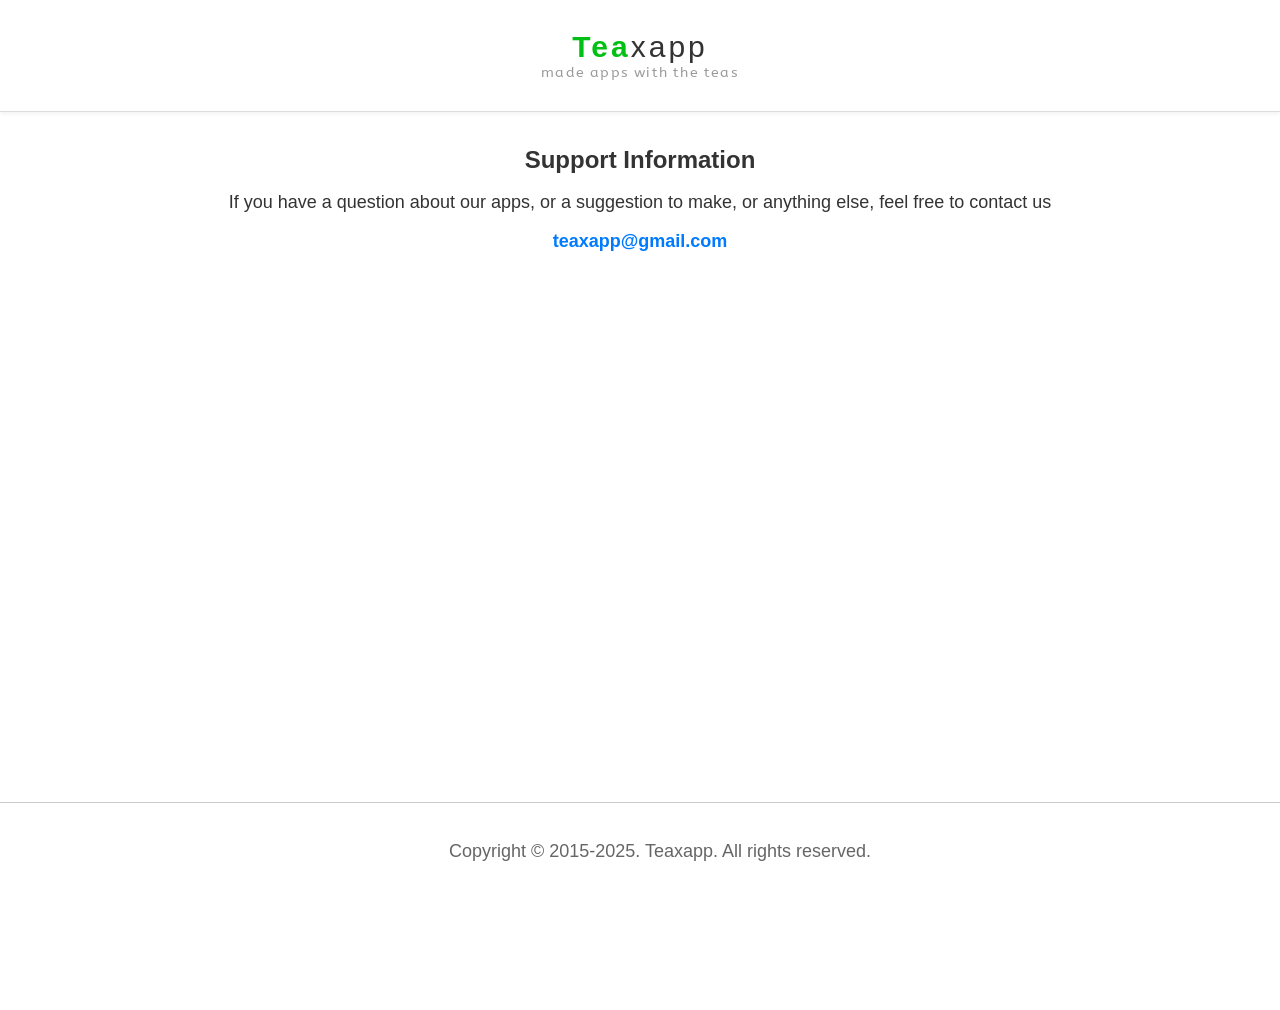
==== contact/index.html @ 9ffe4df6 "update UI" ====
<!DOCTYPE html>
<html lang="en">
<head>
    <meta charset="UTF-8">
    <meta name="viewport" content="width=device-width, initial-scale=1.0">
    <title>Support</title>
    <link rel="stylesheet" href="../styles.css">
    <script>
        function getQueryParam(param) {
            const urlParams = new URLSearchParams(window.location.search);
            return urlParams.get(param);
        }

        function getBrowserLanguage() {
            return navigator.language || navigator.userLanguage;
        }

        function setLanguage() {
            let lang = getQueryParam('lang') || getBrowserLanguage().split('-')[0];
            const supportedLanguages = ['en', 'vi', 'es', 'fr', 'de', 'zh', 'ja', 'ko', 'ru', 'pt', 'it', 'nl', 'pl', 'tr', 'sv', 'id', 'th', 'ar', 'hi'];
            if (!supportedLanguages.includes(lang)) {
                lang = 'en';
            }

            const translations = {
                'en': { title: 'Support Information', message: 'If you have a question about our apps, or a suggestion to make, or anything else, feel free to contact us', email: 'teaxapp@gmail.com', footer: '© 2025 Teaxapp. All rights reserved. | <a href="/contact">Contact</a>' },
                'vi': { title: 'Thông Tin Hỗ Trợ', message: 'Nếu bạn có câu hỏi về ứng dụng của chúng tôi, hoặc đề xuất, hoặc bất cứ điều gì khác, đừng ngần ngại liên hệ với chúng tôi', email: 'teaxapp@gmail.com', footer: '© 2025 Teaxapp. Mọi quyền được bảo lưu. | <a href="/contact">Liên hệ</a>' },
                'es': { title: 'Información de Soporte', message: 'Si tienes alguna pregunta sobre nuestras aplicaciones, una sugerencia o cualquier otra cosa, no dudes en contactarnos', email: 'teaxapp@gmail.com', footer: '© 2025 Teaxapp. Todos los derechos reservados. | <a href="/contact">Contacto</a>' },
                'fr': { title: 'Informations de Support', message: 'Si vous avez une question sur nos applications, une suggestion ou toute autre chose, n’hésitez pas à nous contacter', email: 'teaxapp@gmail.com', footer: '© 2025 Teaxapp. Tous droits réservés. | <a href="/contact">Contact</a>' },
                'de': { title: 'Support-Informationen', message: 'Wenn Sie eine Frage zu unseren Apps haben, eine Anregung machen möchten oder sonst etwas, zögern Sie nicht, uns zu kontaktieren', email: 'teaxapp@gmail.com', footer: '© 2025 Teaxapp. Alle Rechte vorbehalten. | <a href="/contact">Kontakt</a>' },
                'zh': { title: '支持信息', message: '如果您对我们的应用有任何问题、建议或其他事项，请随时联系我们', email: 'teaxapp@gmail.com', footer: '© 2025 Teaxapp. 保留所有权利。 | <a href="/contact">联系</a>' },
                'ja': { title: 'サポート情報', message: 'アプリについての質問、提案、その他何でも、お気軽にお問い合わせください', email: 'teaxapp@gmail.com', footer: '© 2025 Teaxapp. すべての権利を保有します。 | <a href="/contact">お問い合わせ</a>' },
                'ko': { title: '지원 정보', message: '앱에 대한 질문, 제안 또는 기타 사항이 있으면 언제든지 문의하세요', email: 'teaxapp@gmail.com', footer: '© 2025 Teaxapp. 모든 권리 보유. | <a href="/contact">문의하기</a>' },
                'ru': { title: 'Информация о поддержке', message: 'Если у вас есть вопрос о наших приложениях, предложение или что-то еще, не стесняйтесь связаться с нами', email: 'teaxapp@gmail.com', footer: '© 2025 Teaxapp. Все права защищены. | <a href="/contact">Связаться</a>' },
                'pt': { title: 'Informações de Suporte', message: 'Se você tem alguma dúvida sobre nossos aplicativos, uma sugestão ou qualquer outra coisa, sinta-se à vontade para entrar em contato', email: 'teaxapp@gmail.com', footer: '© 2025 Teaxapp. Todos os direitos reservados. | <a href="/contact">Contato</a>' },
                'it': { title: 'Informazioni di Supporto', message: 'Se hai una domanda sulle nostre app, un suggerimento o qualsiasi altra cosa, non esitare a contattarci', email: 'teaxapp@gmail.com', footer: '© 2025 Teaxapp. Tutti i diritti riservati. | <a href="/contact">Contatti</a>' },
                'nl': { title: 'Ondersteuningsinformatie', message: 'Als u een vraag heeft over onze apps, een suggestie of iets anders, neem dan gerust contact met ons op', email: 'teaxapp@gmail.com', footer: '© 2025 Teaxapp. Alle rechten voorbehouden. | <a href="/contact">Contact</a>' },
                'pl': { title: 'Informacje o wsparciu', message: 'Jeśli masz pytanie dotyczące naszych aplikacji, sugestię lub cokolwiek innego, skontaktuj się z nami', email: 'teaxapp@gmail.com', footer: '© 2025 Teaxapp. Wszelkie prawa zastrzeżone. | <a href="/contact">Kontakt</a>' },
                'tr': { title: 'Destek Bilgileri', message: 'Uygulamalarımız hakkında bir sorunuz, bir öneriniz veya başka bir konuda sorunuz varsa, bizimle iletişime geçmekten çekinmeyin', email: 'teaxapp@gmail.com', footer: '© 2025 Teaxapp. Tüm hakları saklıdır. | <a href="/contact">İletişim</a>' },
                'sv': { title: 'Supportinformation', message: 'Om du har en fråga om våra appar, ett förslag eller något annat, tveka inte att kontakta oss', email: 'teaxapp@gmail.com', footer: '© 2025 Teaxapp. Alla rättigheter förbehållna. | <a href="/contact">Kontakt</a>' },
                'id': { title: 'Informasi Dukungan', message: 'Jika Anda memiliki pertanyaan tentang aplikasi kami, saran, atau hal lainnya, jangan ragu untuk menghubungi kami', email: 'teaxapp@gmail.com', footer: '© 2025 Teaxapp. Semua hak dilindungi. | <a href="/contact">Kontak</a>' },
                'th': { title: 'ข้อมูลสนับสนุน', message: 'หากคุณมีคำถามเกี่ยวกับแอปของเรา ข้อเสนอแนะ หรือเรื่องอื่น ๆ โปรดติดต่อเรา', email: 'teaxapp@gmail.com', footer: '© 2025 Teaxapp. สงวนลิขสิทธิ์ทั้งหมด. | <a href="/contact">ติดต่อ</a>' },
                'ar': { title: 'معلومات الدعم', message: 'إذا كان لديك سؤال حول تطبيقاتنا أو اقتراح أو أي شيء آخر، فلا تتردد في الاتصال بنا', email: 'teaxapp@gmail.com', footer: '© 2025 Teaxapp. جميع الحقوق محفوظة. | <a href="/contact">اتصل</a>' },
                'hi': { title: 'समर्थन जानकारी', message: 'यदि आपके पास हमारे ऐप्स के बारे में कोई प्रश्न है, कोई सुझाव है, या कुछ और है, तो बेझिझक हमसे संपर्क करें', email: 'teaxapp@gmail.com', footer: '© 2025 Teaxapp. सर्वाधिकार सुरक्षित. | <a href="/contact">संपर्क करें</a>' }
            };

            document.getElementById('title').innerText = translations[lang].title;
            document.getElementById('message').innerText = translations[lang].message;
            document.getElementById('email').innerText = translations[lang].email;
            document.getElementById('email').href = 'mailto:' + translations[lang].email;
        }
    </script>
    <style>
        body {
            margin: 0;
            padding: 0;
            display: block;
            background-color: #fff;
            color: #333;
            text-align: left;
            font-family: Arial, sans-serif;
        }
        .container {
            margin-top: 110px;
            text-align: center;
            background: white;
            padding: 20px 40px;
        }
        h1 {
            font-size: 24px;
            margin-bottom: 10px;
        }
        p {
            font-size: 18px;
        }
        .container a {
            color: #007BFF;
            text-decoration: none;
            font-weight: bold;
        }
        .container. a:hover {
            text-decoration: underline;
        }
    </style>
</head>
<body onload="setLanguage()">
    <header>
        <div class="logo"> <a href="https://teaxapp.com"><span>Tea</span><strong>xapp</strong></a> </div>
        <div class="subtitle">made apps with the teas</div>
    </header>
    <div class="container">
        <h1 id="title">Support Information</h1>
        <p id="message">For support please contact:</p>
        <p><a id="email" href="mailto:teaxapp@gmail.com">teaxapp@gmail.com</a></p>
    </div>
    <footer class="footer">
        <p id="footer-text">Copyright © 2015-2025. Teaxapp. All rights reserved.</p>
    </footer>
</body>
</html>
---- styles.css ----
/* styles.css */
@font-face {
    font-family: 'ABeeZee';
    src: url('fonts/ABeeZee-Regular.ttf') format('truetype');
}
@font-face {
    font-family: 'Roboto';
    src: url('fonts/Roboto-Regular.ttf') format('truetype');
}
body {
    font-family: Arial, sans-serif;
    display: flex;
    flex-direction: column;
    align-items: center;
    justify-content: center;
    height: 100vh;
    margin: 0;
    background-color: #fff;
    color: #333;
    text-align: center;
}
header {
    width: 100%;
    padding: 30px 0;
    border-bottom: 1px solid #ddd;
    position: absolute;
    top: 0;
    text-align: center;
    box-shadow: 0 2px 4px rgba(0, 0, 0, 0.05);
}
.logo {
    font-size: 30px;
    font-family: 'Roboto', sans-serif;
    font-weight: bold;
    letter-spacing: 3px;
}
.logo span {
    color: #00C013;
}
.logo strong {
    font-weight: 300;
}
.logo a {
    text-decoration: none;
    color: inherit;
}
.subtitle {
    font-size: 14px;
    color: rgba(0, 0, 0, 0.4);
    font-family: 'ABeeZee', sans-serif;
    letter-spacing: 1.2px;
}
.content img {
    width: 100px;
    height: 100px;
}
.app-title {
    font-size: 20px;
    font-family: 'Roboto', sans-serif;
    font-weight: bold;
    letter-spacing: 2px;
    color: rgb(0, 0, 0);
    margin-top: 10px;
}
.app-subtitle {
    font-size: 16px;
    font-family: 'Roboto', sans-serif;
    font-weight: normal;
    letter-spacing: 1px;
    color: rgba(0, 0, 0, 0.45);
}
.store-container {
    margin-top: 20px;
    display: flex;
    justify-content: center;
    align-items: center;
    flex-direction: column;
}
.store-item {
    display: flex;
    flex-direction: column;
    align-items: center;
    position: relative;
}
.footer {
    width: 100%;
    padding: 20px;
    text-align: center;
    font-size: 15px;
    color: #666;
    position: fixed;
    bottom: 0;
    left: 0;
    border-top: 1px solid #ccc;
}
@media (max-width: 600px) {
    .store-links {
        flex-direction: column;
        gap: 20px;
    }
    .footer-links {
        flex-direction: column;
        gap: 10px;
    }
}
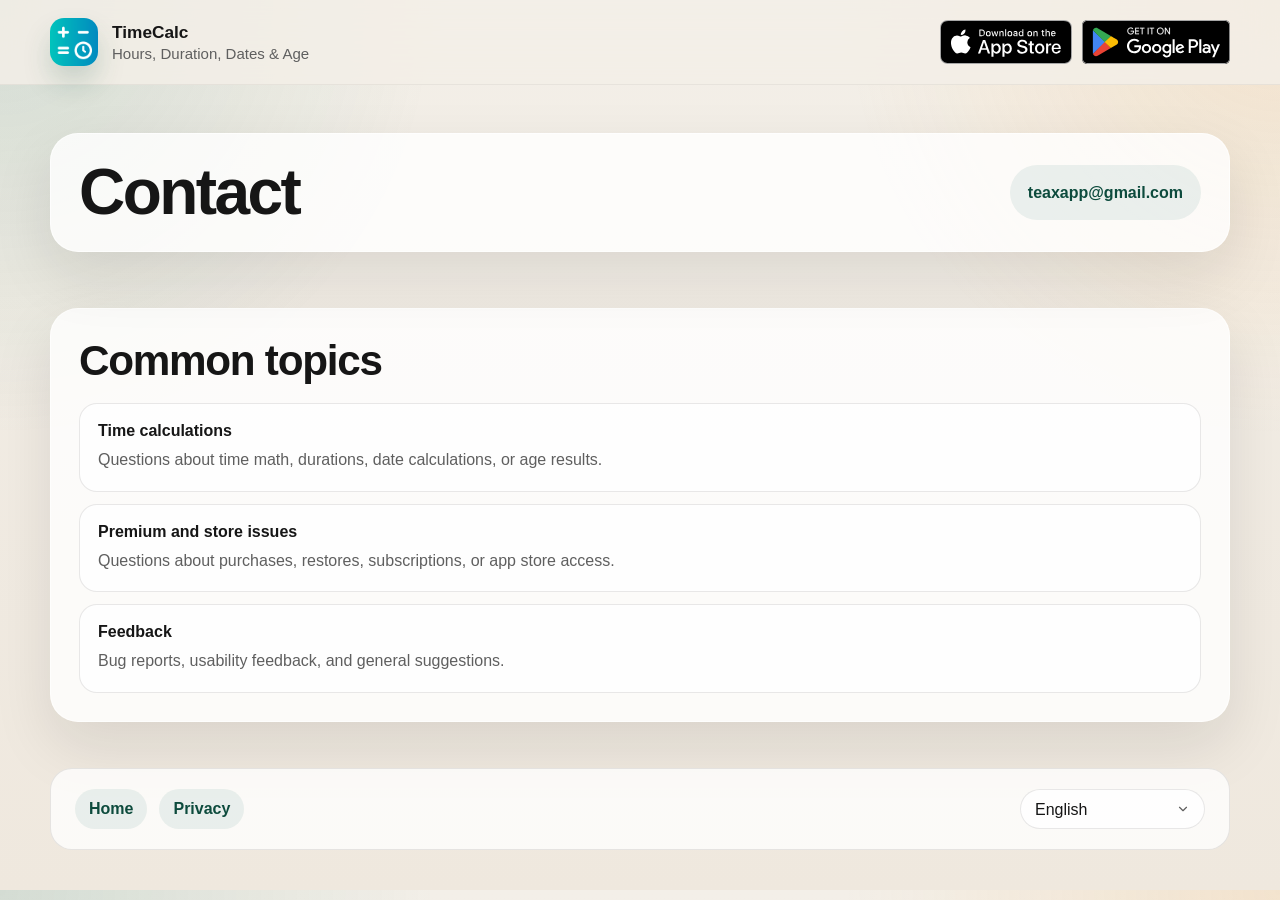
==== commit 2b185551: "đổi cấu trúc thư mục để hiển thị link không có .html" ====
--- a/contact/index.html
+++ b/contact/index.html
@@ -3,98 +3,82 @@
 <head>
     <meta charset="UTF-8">
     <meta name="viewport" content="width=device-width, initial-scale=1.0">
-    <title>Support</title>
-    <link rel="stylesheet" href="../styles.css">
-    <script>
-        function getQueryParam(param) {
-            const urlParams = new URLSearchParams(window.location.search);
-            return urlParams.get(param);
-        }
+    <title>Contact | TimeCalc</title>
+    <meta name="description" content="Contact TimeCalc support.">
+    <link rel="stylesheet" href="../site.css">
+</head>
+<body data-page="contact">
+    <header class="site-header">
+        <div class="container header-row">
+            <a class="brand" href="../">
+                <img class="brand-mark" src="../imgs/timecalc-icon.png" alt="TimeCalc app icon">
+                <span class="brand-copy">
+                    <span class="brand-title" data-i18n-common="appName">TimeCalc</span>
+                    <span class="brand-subtitle" data-i18n-common="subtitle">Hours, Duration, Dates &amp; Age</span>
+                </span>
+            </a>
 
-        function getBrowserLanguage() {
-            return navigator.language || navigator.userLanguage;
-        }
+            <div class="header-store-buttons" aria-label="Download TimeCalc">
+                <a class="store-link os-store-link" data-store-platform="ios" href="https://apps.apple.com/us/app/time-calculator/id1369060155" target="_blank" rel="noreferrer">
+                    <img id="app-store-badge-header" class="store-badge store-badge-header" src="../imgs/store-badges/app-store/en.svg" alt="Download on the App Store">
+                </a>
+                <a class="store-link os-store-link" data-store-platform="android" href="https://play.google.com/store/apps/details?id=com.teaxapp.hourcal" target="_blank" rel="noreferrer">
+                    <img id="google-play-badge-header" class="store-badge store-badge-header" src="../imgs/store-badges/google-play/en.svg" alt="Get it on Google Play">
+                </a>
+            </div>
+        </div>
+    </header>
 
-        function setLanguage() {
-            let lang = getQueryParam('lang') || getBrowserLanguage().split('-')[0];
-            const supportedLanguages = ['en', 'vi', 'es', 'fr', 'de', 'zh', 'ja', 'ko', 'ru', 'pt', 'it', 'nl', 'pl', 'tr', 'sv', 'id', 'th', 'ar', 'hi'];
-            if (!supportedLanguages.includes(lang)) {
-                lang = 'en';
-            }
+    <main>
+        <section class="page-hero">
+            <div class="container contact-layout contact-layout-single">
+                <article class="contact-card contact-info-card">
+                    <h1 data-i18n="contact.title">Contact</h1>
+                    <p><a class="contact-email" href="mailto:teaxapp@gmail.com" data-i18n-common="contactEmail">teaxapp@gmail.com</a></p>
+                </article>
+            </div>
+        </section>
 
-            const translations = {
-                'en': { title: 'Support Information', message: 'If you have a question about our apps, or a suggestion to make, or anything else, feel free to contact us', email: 'teaxapp@gmail.com', footer: '© 2025 Teaxapp. All rights reserved. | <a href="/contact">Contact</a>' },
-                'vi': { title: 'Thông Tin Hỗ Trợ', message: 'Nếu bạn có câu hỏi về ứng dụng của chúng tôi, hoặc đề xuất, hoặc bất cứ điều gì khác, đừng ngần ngại liên hệ với chúng tôi', email: 'teaxapp@gmail.com', footer: '© 2025 Teaxapp. Mọi quyền được bảo lưu. | <a href="/contact">Liên hệ</a>' },
-                'es': { title: 'Información de Soporte', message: 'Si tienes alguna pregunta sobre nuestras aplicaciones, una sugerencia o cualquier otra cosa, no dudes en contactarnos', email: 'teaxapp@gmail.com', footer: '© 2025 Teaxapp. Todos los derechos reservados. | <a href="/contact">Contacto</a>' },
-                'fr': { title: 'Informations de Support', message: 'Si vous avez une question sur nos applications, une suggestion ou toute autre chose, n’hésitez pas à nous contacter', email: 'teaxapp@gmail.com', footer: '© 2025 Teaxapp. Tous droits réservés. | <a href="/contact">Contact</a>' },
-                'de': { title: 'Support-Informationen', message: 'Wenn Sie eine Frage zu unseren Apps haben, eine Anregung machen möchten oder sonst etwas, zögern Sie nicht, uns zu kontaktieren', email: 'teaxapp@gmail.com', footer: '© 2025 Teaxapp. Alle Rechte vorbehalten. | <a href="/contact">Kontakt</a>' },
-                'zh': { title: '支持信息', message: '如果您对我们的应用有任何问题、建议或其他事项，请随时联系我们', email: 'teaxapp@gmail.com', footer: '© 2025 Teaxapp. 保留所有权利。 | <a href="/contact">联系</a>' },
-                'ja': { title: 'サポート情報', message: 'アプリについての質問、提案、その他何でも、お気軽にお問い合わせください', email: 'teaxapp@gmail.com', footer: '© 2025 Teaxapp. すべての権利を保有します。 | <a href="/contact">お問い合わせ</a>' },
-                'ko': { title: '지원 정보', message: '앱에 대한 질문, 제안 또는 기타 사항이 있으면 언제든지 문의하세요', email: 'teaxapp@gmail.com', footer: '© 2025 Teaxapp. 모든 권리 보유. | <a href="/contact">문의하기</a>' },
-                'ru': { title: 'Информация о поддержке', message: 'Если у вас есть вопрос о наших приложениях, предложение или что-то еще, не стесняйтесь связаться с нами', email: 'teaxapp@gmail.com', footer: '© 2025 Teaxapp. Все права защищены. | <a href="/contact">Связаться</a>' },
-                'pt': { title: 'Informações de Suporte', message: 'Se você tem alguma dúvida sobre nossos aplicativos, uma sugestão ou qualquer outra coisa, sinta-se à vontade para entrar em contato', email: 'teaxapp@gmail.com', footer: '© 2025 Teaxapp. Todos os direitos reservados. | <a href="/contact">Contato</a>' },
-                'it': { title: 'Informazioni di Supporto', message: 'Se hai una domanda sulle nostre app, un suggerimento o qualsiasi altra cosa, non esitare a contattarci', email: 'teaxapp@gmail.com', footer: '© 2025 Teaxapp. Tutti i diritti riservati. | <a href="/contact">Contatti</a>' },
-                'nl': { title: 'Ondersteuningsinformatie', message: 'Als u een vraag heeft over onze apps, een suggestie of iets anders, neem dan gerust contact met ons op', email: 'teaxapp@gmail.com', footer: '© 2025 Teaxapp. Alle rechten voorbehouden. | <a href="/contact">Contact</a>' },
-                'pl': { title: 'Informacje o wsparciu', message: 'Jeśli masz pytanie dotyczące naszych aplikacji, sugestię lub cokolwiek innego, skontaktuj się z nami', email: 'teaxapp@gmail.com', footer: '© 2025 Teaxapp. Wszelkie prawa zastrzeżone. | <a href="/contact">Kontakt</a>' },
-                'tr': { title: 'Destek Bilgileri', message: 'Uygulamalarımız hakkında bir sorunuz, bir öneriniz veya başka bir konuda sorunuz varsa, bizimle iletişime geçmekten çekinmeyin', email: 'teaxapp@gmail.com', footer: '© 2025 Teaxapp. Tüm hakları saklıdır. | <a href="/contact">İletişim</a>' },
-                'sv': { title: 'Supportinformation', message: 'Om du har en fråga om våra appar, ett förslag eller något annat, tveka inte att kontakta oss', email: 'teaxapp@gmail.com', footer: '© 2025 Teaxapp. Alla rättigheter förbehållna. | <a href="/contact">Kontakt</a>' },
-                'id': { title: 'Informasi Dukungan', message: 'Jika Anda memiliki pertanyaan tentang aplikasi kami, saran, atau hal lainnya, jangan ragu untuk menghubungi kami', email: 'teaxapp@gmail.com', footer: '© 2025 Teaxapp. Semua hak dilindungi. | <a href="/contact">Kontak</a>' },
-                'th': { title: 'ข้อมูลสนับสนุน', message: 'หากคุณมีคำถามเกี่ยวกับแอปของเรา ข้อเสนอแนะ หรือเรื่องอื่น ๆ โปรดติดต่อเรา', email: 'teaxapp@gmail.com', footer: '© 2025 Teaxapp. สงวนลิขสิทธิ์ทั้งหมด. | <a href="/contact">ติดต่อ</a>' },
-                'ar': { title: 'معلومات الدعم', message: 'إذا كان لديك سؤال حول تطبيقاتنا أو اقتراح أو أي شيء آخر، فلا تتردد في الاتصال بنا', email: 'teaxapp@gmail.com', footer: '© 2025 Teaxapp. جميع الحقوق محفوظة. | <a href="/contact">اتصل</a>' },
-                'hi': { title: 'समर्थन जानकारी', message: 'यदि आपके पास हमारे ऐप्स के बारे में कोई प्रश्न है, कोई सुझाव है, या कुछ और है, तो बेझिझक हमसे संपर्क करें', email: 'teaxapp@gmail.com', footer: '© 2025 Teaxapp. सर्वाधिकार सुरक्षित. | <a href="/contact">संपर्क करें</a>' }
-            };
+        <section class="section contact-topics-section">
+            <div class="container">
+                <article class="section-panel contact-topics-card">
+                    <div class="section-header">
+                        <h2 class="section-title" data-i18n="contact.topicsTitle">Common topics</h2>
+                    </div>
 
-            document.getElementById('title').innerText = translations[lang].title;
-            document.getElementById('message').innerText = translations[lang].message;
-            document.getElementById('email').innerText = translations[lang].email;
-            document.getElementById('email').href = 'mailto:' + translations[lang].email;
-        }
-    </script>
-    <style>
-        body {
-            margin: 0;
-            padding: 0;
-            display: block;
-            background-color: #fff;
-            color: #333;
-            text-align: left;
-            font-family: Arial, sans-serif;
-        }
-        .container {
-            margin-top: 110px;
-            text-align: center;
-            background: white;
-            padding: 20px 40px;
-        }
-        h1 {
-            font-size: 24px;
-            margin-bottom: 10px;
-        }
-        p {
-            font-size: 18px;
-        }
-        .container a {
-            color: #007BFF;
-            text-decoration: none;
-            font-weight: bold;
-        }
-        .container. a:hover {
-            text-decoration: underline;
-        }
-    </style>
-</head>
-<body onload="setLanguage()">
-    <header>
-        <div class="logo"> <a href="https://teaxapp.com"><span>Tea</span><strong>xapp</strong></a> </div>
-        <div class="subtitle">made apps with the teas</div>
-    </header>
-    <div class="container">
-        <h1 id="title">Support Information</h1>
-        <p id="message">For support please contact:</p>
-        <p><a id="email" href="mailto:teaxapp@gmail.com">teaxapp@gmail.com</a></p>
-    </div>
-    <footer class="footer">
-        <p id="footer-text">Copyright © 2015-2025. Teaxapp. All rights reserved.</p>
+                    <div class="hero-visual contact-topics-visual">
+                        <div class="phone-card">
+                            <div class="phone-panel">
+                                <strong data-i18n="contact.topic1Title">Time calculations</strong>
+                                <p data-i18n="contact.topic1Text">Questions about time math, durations, date calculations, or age results.</p>
+                            </div>
+
+                            <div class="phone-panel">
+                                <strong data-i18n="contact.topic2Title">Premium and store issues</strong>
+                                <p data-i18n="contact.topic2Text">Questions about purchases, restores, subscriptions, or app store access.</p>
+                            </div>
+
+                            <div class="phone-panel">
+                                <strong data-i18n="contact.topic3Title">Feedback</strong>
+                                <p data-i18n="contact.topic3Text">Bug reports, usability feedback, and general suggestions.</p>
+                            </div>
+                        </div>
+                    </div>
+                </article>
+            </div>
+        </section>
+    </main>
+
+    <footer class="site-footer">
+        <div class="container footer-card">
+            <div class="footer-links">
+                <a href="./" data-i18n-common="navHome">Home</a>
+                <a href="/privacy-policy" data-i18n-common="navPrivacy">Privacy</a>
+            </div>
+            <select id="language-switcher" class="lang-select"></select>
+        </div>
     </footer>
+
+    <script src="../site.js"></script>
 </body>
 </html>
--- a/site.css
+++ b/site.css
@@ -0,0 +1,746 @@
+:root {
+    --bg: #f3efe8;
+    --bg-2: #efe8de;
+    --surface: rgba(255, 255, 255, 0.8);
+    --surface-strong: #ffffff;
+    --line: rgba(36, 36, 36, 0.1);
+    --text: #161616;
+    --text-muted: #5f5f5f;
+    --brand: #146b57;
+    --brand-strong: #0d4b3d;
+    --accent: #f1a443;
+    --shadow: 0 24px 60px rgba(20, 20, 20, 0.1);
+    --radius-xl: 28px;
+    --radius-lg: 20px;
+    --radius-md: 14px;
+    --max-width: 1180px;
+    --font-sans: -apple-system, BlinkMacSystemFont, "SF Pro Text", "Segoe UI", "Roboto", "Helvetica Neue", Arial, sans-serif;
+}
+
+* {
+    box-sizing: border-box;
+}
+
+html {
+    scroll-behavior: smooth;
+}
+
+body {
+    margin: 0;
+    color: var(--text);
+    font-family: var(--font-sans);
+    background:
+        radial-gradient(circle at top left, rgba(20, 107, 87, 0.14), transparent 28%),
+        radial-gradient(circle at top right, rgba(241, 164, 67, 0.16), transparent 28%),
+        linear-gradient(180deg, var(--bg) 0%, var(--bg-2) 100%);
+}
+
+a {
+    color: inherit;
+    text-decoration: none;
+}
+
+img {
+    display: block;
+    max-width: 100%;
+}
+
+.container {
+    width: min(var(--max-width), calc(100% - 32px));
+    margin: 0 auto;
+}
+
+.site-header {
+    position: sticky;
+    top: 0;
+    z-index: 20;
+    backdrop-filter: blur(18px);
+    background: rgba(243, 239, 232, 0.84);
+    border-bottom: 1px solid rgba(0, 0, 0, 0.05);
+}
+
+.header-row {
+    display: flex;
+    align-items: center;
+    justify-content: space-between;
+    gap: 20px;
+    padding: 18px 0;
+}
+
+.brand {
+    display: inline-flex;
+    align-items: center;
+    gap: 14px;
+}
+
+.brand-mark {
+    width: 48px;
+    height: 48px;
+    border-radius: 14px;
+    box-shadow: 0 16px 28px rgba(13, 75, 61, 0.18);
+}
+
+.brand-copy {
+    display: grid;
+    gap: 2px;
+}
+
+.brand-title {
+    font-size: 1.08rem;
+    font-weight: 800;
+}
+
+.brand-subtitle {
+    color: var(--text-muted);
+    font-size: 0.94rem;
+}
+
+.header-store-buttons {
+    display: flex;
+    align-items: center;
+    justify-content: flex-end;
+    gap: 10px;
+    flex-wrap: wrap;
+}
+
+.os-store-link.is-hidden {
+    display: none;
+}
+
+.nav-wrap {
+    display: flex;
+    align-items: center;
+    gap: 12px;
+    flex-wrap: wrap;
+}
+
+.nav {
+    display: flex;
+    align-items: center;
+    gap: 6px;
+    flex-wrap: wrap;
+}
+
+.nav a {
+    padding: 10px 14px;
+    border-radius: 999px;
+    color: var(--text-muted);
+    transition: background-color 160ms ease, color 160ms ease;
+}
+
+.nav a:hover,
+.nav a:focus-visible {
+    background: rgba(20, 107, 87, 0.08);
+    color: var(--brand-strong);
+}
+
+.lang-select {
+    min-height: 42px;
+    border-radius: 999px;
+    border: 1px solid var(--line);
+    background: rgba(255, 255, 255, 0.8);
+    padding: 0 40px 0 14px;
+    color: var(--text);
+    font: inherit;
+    appearance: none;
+    -webkit-appearance: none;
+    background-image: url("data:image/svg+xml,%3Csvg xmlns='http://www.w3.org/2000/svg' width='14' height='14' viewBox='0 0 24 24' fill='none' stroke='%235f5f5f' stroke-width='2' stroke-linecap='round' stroke-linejoin='round'%3E%3Cpath d='m6 9 6 6 6-6'/%3E%3C/svg%3E");
+    background-repeat: no-repeat;
+    background-position: right 14px center;
+    background-size: 14px;
+}
+
+.hero,
+.page-hero {
+    padding: 48px 0 28px;
+}
+
+.hero-grid,
+.legal-layout,
+.contact-layout {
+    display: grid;
+    gap: 22px;
+}
+
+.hero-grid {
+    grid-template-columns: repeat(2, minmax(0, 1fr));
+    align-items: stretch;
+}
+
+.hero-copy,
+.hero-visual,
+.section-panel,
+.feature-card,
+.legal-card,
+.contact-card,
+.page-hero-card {
+    background: var(--surface);
+    border: 1px solid rgba(255, 255, 255, 0.65);
+    border-radius: var(--radius-xl);
+    box-shadow: var(--shadow);
+}
+
+.hero-copy,
+.hero-visual,
+.section-panel,
+.feature-card,
+.legal-card,
+.contact-card,
+.page-hero-card {
+    padding: 28px;
+}
+
+.eyebrow {
+    display: inline-flex;
+    align-items: center;
+    gap: 8px;
+    padding: 8px 12px;
+    border-radius: 999px;
+    background: rgba(20, 107, 87, 0.08);
+    color: var(--brand-strong);
+    font-size: 0.84rem;
+    font-weight: 700;
+}
+
+h1,
+h2,
+h3,
+h4,
+p,
+ul {
+    margin-top: 0;
+}
+
+.hero h1,
+.page-hero h1 {
+    margin: 0 0 14px;
+    font-size: clamp(2.5rem, 5vw, 4.4rem);
+    line-height: 0.95;
+    letter-spacing: -0.04em;
+}
+
+.hero p,
+.page-hero p,
+.lede,
+.feature-card p,
+.section-panel p,
+.legal-card p,
+.contact-card p,
+.legal-card li,
+.contact-card li {
+    color: var(--text-muted);
+    line-height: 1.7;
+}
+
+.hero-actions,
+.store-buttons,
+.footer-links {
+    display: flex;
+    gap: 12px;
+    flex-wrap: wrap;
+}
+
+.button,
+.store-link {
+    display: inline-flex;
+    align-items: center;
+    justify-content: center;
+    gap: 12px;
+    min-height: 52px;
+    padding: 0 22px;
+    border-radius: 999px;
+    border: 1px solid transparent;
+    font-weight: 700;
+    transition: transform 160ms ease, box-shadow 160ms ease, background-color 160ms ease;
+}
+
+.button:hover,
+.store-link:hover,
+.button:focus-visible,
+.store-link:focus-visible {
+    transform: translateY(-1px);
+}
+
+.button-primary {
+    background: var(--brand);
+    color: #fff;
+    box-shadow: 0 16px 32px rgba(20, 107, 87, 0.22);
+}
+
+.button-secondary {
+    background: rgba(255, 255, 255, 0.9);
+    color: var(--brand-strong);
+    border-color: var(--line);
+}
+
+.button-tertiary {
+    background: transparent;
+    color: var(--text);
+    border-color: var(--line);
+}
+
+.meta-row {
+    display: flex;
+    gap: 12px;
+    flex-wrap: wrap;
+    margin-top: 24px;
+}
+
+.meta-pill {
+    display: inline-flex;
+    align-items: center;
+    padding: 11px 16px;
+    border-radius: 999px;
+    background: rgba(255, 255, 255, 0.76);
+    border: 1px solid var(--line);
+    color: var(--text-muted);
+}
+
+.hero-visual {
+    overflow: hidden;
+    position: relative;
+}
+
+.hero-visual::before {
+    display: none;
+}
+
+.phone-card {
+    position: relative;
+    z-index: 1;
+    min-height: 100%;
+    display: grid;
+    gap: 12px;
+    padding: 0;
+    color: var(--text);
+}
+
+.phone-top {
+    display: flex;
+    align-items: center;
+    justify-content: space-between;
+    gap: 14px;
+    margin-bottom: 16px;
+}
+
+.phone-brand {
+    display: flex;
+    align-items: center;
+    gap: 12px;
+}
+
+.phone-brand img {
+    width: 52px;
+    height: 52px;
+    border-radius: 16px;
+}
+
+.phone-panel {
+    position: relative;
+    padding: 18px;
+    border-radius: 18px;
+    background: rgba(255, 255, 255, 0.74);
+    border: 1px solid var(--line);
+}
+
+.phone-panel p {
+    margin: 8px 0 0;
+    color: var(--text-muted);
+    line-height: 1.55;
+}
+
+.phone-panel + .phone-panel {
+    margin-top: 0;
+}
+
+.calc-line {
+    display: flex;
+    justify-content: space-between;
+    gap: 10px;
+    padding: 10px 0;
+    border-bottom: 1px solid rgba(255, 255, 255, 0.09);
+}
+
+.calc-line:last-child {
+    border-bottom: 0;
+    padding-bottom: 0;
+}
+
+.section {
+    padding: 28px 0;
+}
+
+.section-header {
+    margin-bottom: 24px;
+}
+
+.section-title {
+    margin-bottom: 0;
+    font-size: clamp(1.9rem, 3.3vw, 2.8rem);
+    letter-spacing: -0.03em;
+}
+
+.hero-copy > :last-child,
+.hero-visual > :last-child,
+.section-panel > :last-child,
+.feature-card > :last-child,
+.legal-card > :last-child,
+.contact-card > :last-child,
+.page-hero-card > :last-child,
+.phone-panel > :last-child,
+.note > :last-child {
+    margin-bottom: 0;
+}
+
+.stats-row,
+.grid-4,
+.grid-3,
+.grid-2 {
+    display: grid;
+    gap: 18px;
+}
+
+.stats-row {
+    grid-template-columns: repeat(3, minmax(0, 1fr));
+}
+
+.grid-4 {
+    grid-template-columns: repeat(4, minmax(0, 1fr));
+}
+
+.grid-3 {
+    grid-template-columns: repeat(3, minmax(0, 1fr));
+}
+
+.grid-2 {
+    grid-template-columns: repeat(2, minmax(0, 1fr));
+}
+
+.stat-card {
+    padding: 22px;
+    border-radius: var(--radius-lg);
+    background: rgba(255, 255, 255, 0.78);
+    border: 1px solid var(--line);
+}
+
+.stat-value {
+    display: block;
+    font-size: 1.9rem;
+    font-weight: 800;
+    margin-bottom: 8px;
+}
+
+.feature-card h3,
+.section-panel h3,
+.legal-card h2,
+.contact-card h2 {
+    margin-bottom: 10px;
+    font-size: 1.14rem;
+}
+
+.feature-preview {
+    aspect-ratio: 9 / 16;
+    overflow: hidden;
+    border-radius: 22px;
+    background: transparent;
+}
+
+.feature-preview img {
+    width: 100%;
+    height: 100%;
+    object-fit: cover;
+    object-position: top center;
+}
+
+.preview-strip {
+    display: flex;
+    gap: 18px;
+    overflow-x: auto;
+    overscroll-behavior-x: contain;
+    scroll-snap-type: x proximity;
+    padding: 18px 18px 18px 28px;
+    scroll-padding-left: 28px;
+    border-radius: var(--radius-xl);
+    background: var(--surface);
+    border: 1px solid rgba(255, 255, 255, 0.65);
+    box-shadow: var(--shadow);
+    scrollbar-width: thin;
+}
+
+.preview-strip .feature-card {
+    flex: 0 0 min(292px, 72vw);
+    padding: 0;
+    background: transparent;
+    border: 0;
+    border-radius: 22px;
+    box-shadow: none;
+    scroll-snap-align: start;
+}
+
+.feature-icon {
+    width: 48px;
+    height: 48px;
+    border-radius: 14px;
+    display: inline-flex;
+    align-items: center;
+    justify-content: center;
+    margin-bottom: 16px;
+    background: rgba(20, 107, 87, 0.08);
+    color: var(--brand);
+    font-weight: 800;
+}
+
+.feature-card ul,
+.legal-card ul,
+.section-panel ul {
+    margin: 12px 0 0;
+    padding-left: 20px;
+}
+
+.premium-note {
+    margin: 16px 0 0;
+}
+
+.download-panel-card {
+    display: flex;
+    flex-direction: column;
+    align-items: center;
+    justify-content: center;
+    gap: 18px;
+}
+
+.download-brand {
+    display: inline-flex;
+    flex-direction: column;
+    align-items: center;
+    justify-content: center;
+    gap: 10px;
+    text-align: center;
+}
+
+.download-brand .brand-copy {
+    justify-items: center;
+}
+
+.download-panel-card .store-buttons {
+    width: 100%;
+    justify-content: center;
+}
+
+.download-panel {
+    display: grid;
+    grid-template-columns: minmax(0, 1fr) auto;
+    gap: 20px;
+    align-items: center;
+}
+
+.store-link {
+    padding: 0;
+    min-width: 0;
+    background: transparent;
+    color: inherit;
+    border: 0;
+    min-height: auto;
+    border-radius: 0;
+    box-shadow: none;
+    gap: 0;
+    transition: none;
+}
+
+.store-badge {
+    display: block;
+    height: 56px;
+    width: auto;
+}
+
+.store-link:hover,
+.store-link:focus-visible {
+    transform: none;
+}
+
+.store-badge-header {
+    height: 44px;
+}
+
+.store-icon {
+    width: 22px;
+    height: 22px;
+    flex: 0 0 auto;
+}
+
+.legal-layout,
+.contact-layout {
+    grid-template-columns: minmax(0, 1.55fr) minmax(280px, 0.82fr);
+    padding-bottom: 0;
+}
+
+.contact-layout-single {
+    grid-template-columns: minmax(0, 1fr);
+    padding-bottom: 0;
+}
+
+.contact-info-card {
+    display: flex;
+    align-items: center;
+    justify-content: space-between;
+    gap: 18px;
+    flex-wrap: wrap;
+}
+
+.contact-info-card h1,
+.contact-info-card p {
+    margin: 0;
+}
+
+.contact-info-card h1 {
+    flex: 1 1 220px;
+}
+
+.legal-card + .legal-card,
+.contact-card + .contact-card {
+    margin-top: 18px;
+}
+
+.contact-topics-card .section-header {
+    margin-bottom: 18px;
+}
+
+.contact-topics-visual {
+    padding: 0;
+    border: 0;
+    border-radius: 0;
+    overflow: visible;
+    background: transparent;
+    box-shadow: none;
+}
+
+.contact-topics-card .contact-topics-visual,
+.contact-topics-card .phone-card {
+    width: 100%;
+    margin-inline: 0;
+    padding-inline: 0;
+}
+
+.note {
+    padding: 16px 18px;
+    border-radius: 16px;
+    background: rgba(20, 107, 87, 0.08);
+    border: 1px solid rgba(20, 107, 87, 0.14);
+}
+
+.contact-email {
+    display: inline-flex;
+    align-items: center;
+    padding: 14px 18px;
+    border-radius: 999px;
+    background: rgba(20, 107, 87, 0.08);
+    color: var(--brand-strong);
+    font-weight: 800;
+}
+
+.site-footer {
+    padding: 18px 0 40px;
+}
+
+.footer-card {
+    padding: 20px 24px;
+    border-radius: 22px;
+    background: rgba(255, 255, 255, 0.76);
+    border: 1px solid var(--line);
+    display: flex;
+    align-items: center;
+    justify-content: space-between;
+    gap: 18px;
+    flex-wrap: wrap;
+    color: var(--text-muted);
+}
+
+.footer-card .lang-select {
+    flex: 0 1 168px;
+    min-height: 40px;
+}
+
+.footer-links a {
+    display: inline-flex;
+    align-items: center;
+    min-height: 40px;
+    padding: 0 14px;
+    border-radius: 999px;
+    background: rgba(20, 107, 87, 0.08);
+    color: var(--brand-strong);
+    font-weight: 800;
+    transition: background-color 160ms ease, color 160ms ease, transform 160ms ease;
+}
+
+.footer-links a:hover,
+.footer-links a:focus-visible {
+    background: var(--brand);
+    color: #fff;
+    transform: translateY(-1px);
+}
+
+@media (max-width: 980px) {
+    .hero-grid,
+    .stats-row,
+    .grid-4,
+    .grid-3,
+    .grid-2,
+    .legal-layout,
+    .contact-layout,
+    .download-panel {
+        grid-template-columns: 1fr;
+    }
+}
+
+@media (max-width: 760px) {
+    .header-row {
+        align-items: center;
+    }
+
+    .nav-wrap,
+    .nav {
+        width: 100%;
+    }
+}
+
+@media (max-width: 640px) {
+    .container {
+        width: min(var(--max-width), calc(100% - 20px));
+    }
+
+    .hero h1,
+    .page-hero h1 {
+        font-size: clamp(2.2rem, 11vw, 3.3rem);
+    }
+
+    .hero-copy,
+    .hero-visual,
+    .section-panel,
+    .feature-card,
+    .legal-card,
+    .contact-card,
+    .page-hero-card {
+        padding: 22px;
+    }
+
+    .store-link {
+        justify-content: flex-start;
+        transform: none;
+    }
+
+    .store-badge {
+        height: 52px;
+    }
+
+    .store-badge-header {
+        height: 40px;
+    }
+
+    .preview-strip {
+        scroll-snap-type: x mandatory;
+    }
+
+    .preview-strip .feature-card {
+        flex-basis: min(86vw, 360px);
+    }
+}
